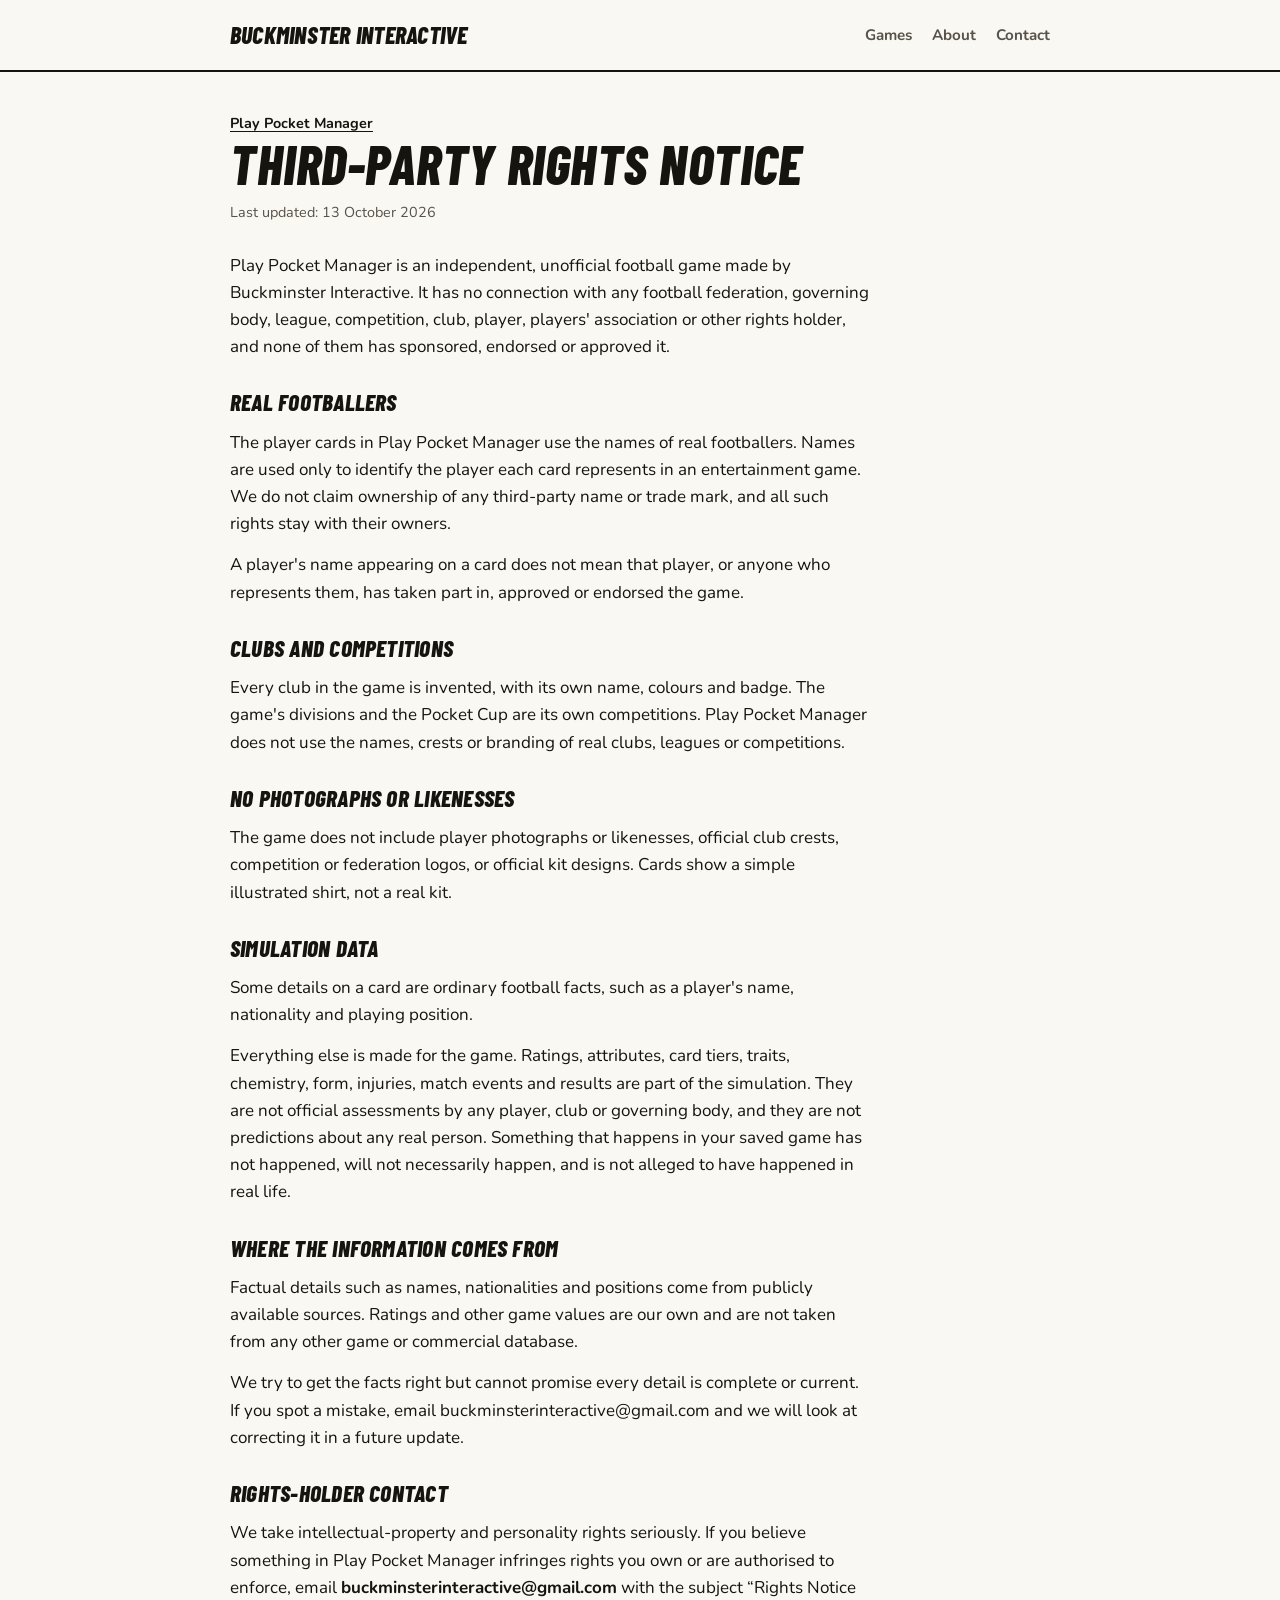
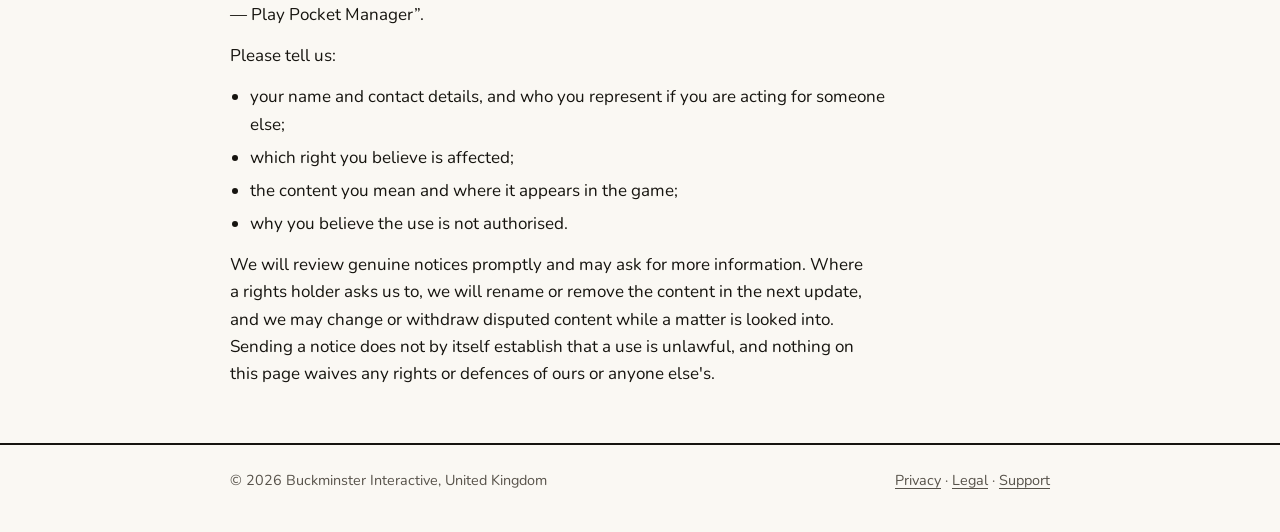
==== legal.html @ 4166550a "Buckminster Interactive studio site; custom domain buckminsterinteractive.co.uk Home page for the st" ====
<!doctype html>
<html lang="en">
<head>
<meta charset="utf-8">
<meta name="viewport" content="width=device-width, initial-scale=1, viewport-fit=cover">
<title>Legal · Play Pocket Manager</title>
<meta name="description" content="Third-party rights notice for Play Pocket Manager.">
<link rel="preconnect" href="https://fonts.googleapis.com">
<link rel="preconnect" href="https://fonts.gstatic.com" crossorigin>
<link rel="stylesheet" href="https://fonts.googleapis.com/css2?family=Barlow+Condensed:ital,wght@1,800&family=Nunito:wght@400;700;800&display=swap">
<link rel="stylesheet" href="site.css">
</head>
<body>
<header class="top">
  <div class="wrap">
    <a class="brand" href="index.html">Buckminster Interactive</a>
    <nav class="nav" aria-label="Main">
      <a href="index.html#games">Games</a>
      <a href="index.html#about">About</a>
      <a href="index.html#contact">Contact</a>
    </nav>
  </div>
</header>
<main class="page">
  <div class="wrap">
    <p class="crumb"><a href="index.html#games">Play Pocket Manager</a></p>
    <h1>Third-Party Rights Notice</h1>
    <p class="meta">Last updated: 13 October 2026</p>
    <div class="prose">
      <p>Play Pocket Manager is an independent, unofficial football game made by Buckminster Interactive. It has no connection with any football federation, governing body, league, competition, club, player, players' association or other rights holder, and none of them has sponsored, endorsed or approved it.</p>

      <h2>Real footballers</h2>
      <p>The player cards in Play Pocket Manager use the names of real footballers. Names are used only to identify the player each card represents in an entertainment game. We do not claim ownership of any third-party name or trade mark, and all such rights stay with their owners.</p>
      <p>A player's name appearing on a card does not mean that player, or anyone who represents them, has taken part in, approved or endorsed the game.</p>

      <h2>Clubs and competitions</h2>
      <p>Every club in the game is invented, with its own name, colours and badge. The game's divisions and the Pocket Cup are its own competitions. Play Pocket Manager does not use the names, crests or branding of real clubs, leagues or competitions.</p>

      <h2>No photographs or likenesses</h2>
      <p>The game does not include player photographs or likenesses, official club crests, competition or federation logos, or official kit designs. Cards show a simple illustrated shirt, not a real kit.</p>

      <h2>Simulation data</h2>
      <p>Some details on a card are ordinary football facts, such as a player's name, nationality and playing position.</p>
      <p>Everything else is made for the game. Ratings, attributes, card tiers, traits, chemistry, form, injuries, match events and results are part of the simulation. They are not official assessments by any player, club or governing body, and they are not predictions about any real person. Something that happens in your saved game has not happened, will not necessarily happen, and is not alleged to have happened in real life.</p>

      <h2>Where the information comes from</h2>
      <p>Factual details such as names, nationalities and positions come from publicly available sources. Ratings and other game values are our own and are not taken from any other game or commercial database.</p>
      <p>We try to get the facts right but cannot promise every detail is complete or current. If you spot a mistake, email buckminsterinteractive@gmail.com and we will look at correcting it in a future update.</p>

      <h2>Rights-holder contact</h2>
      <p>We take intellectual-property and personality rights seriously. If you believe something in Play Pocket Manager infringes rights you own or are authorised to enforce, email <strong>buckminsterinteractive@gmail.com</strong> with the subject “Rights Notice — Play Pocket Manager”.</p>
      <p>Please tell us:</p>
      <ul>
        <li>your name and contact details, and who you represent if you are acting for someone else;</li>
        <li>which right you believe is affected;</li>
        <li>the content you mean and where it appears in the game;</li>
        <li>why you believe the use is not authorised.</li>
      </ul>
      <p>We will review genuine notices promptly and may ask for more information. Where a rights holder asks us to, we will rename or remove the content in the next update, and we may change or withdraw disputed content while a matter is looked into. Sending a notice does not by itself establish that a use is unlawful, and nothing on this page waives any rights or defences of ours or anyone else's.</p>
    </div>
  </div>
</main>
<footer class="foot">
  <div class="wrap">
    <span>© 2026 Buckminster Interactive, United Kingdom</span>
    <span><a href="privacy.html">Privacy</a> · <a href="legal.html">Legal</a> · <a href="support.html">Support</a></span>
  </div>
</footer>
</body>
</html>
---- site.css ----
/* Plain studio page: printed-paper ground, ink type, the game's yellow kept for buttons only. Light by choice, like the game's paper. */
:root {
  --paper: #faf8f3;
  --ink: #16140f;
  --ink-soft: #57524a;
  --rule: #ddd8cd;
  --yellow: #ffd23f;
  --head: "Barlow Condensed", "Arial Narrow", sans-serif;
  --body: "Nunito", "Segoe UI", system-ui, sans-serif;
  color-scheme: light;
}
* { box-sizing: border-box; }
body { margin: 0; background: var(--paper); color: var(--ink); font-family: var(--body); font-size: 1.0625rem; line-height: 1.6; }
.wrap { max-width: 860px; margin: 0 auto; padding-inline: 20px; }
a { color: var(--ink); text-underline-offset: 3px; }
a:hover { text-decoration-thickness: 2px; }
:focus-visible { outline: 3px solid #2f6bff; outline-offset: 3px; }
h1, h2, h3 { font-family: var(--head); font-weight: 800; font-style: italic; text-transform: uppercase; line-height: 1.05; margin: 0; text-wrap: balance; letter-spacing: .01em; }
h1 { font-size: clamp(2.4rem, 6vw, 3.4rem); }
h2 { font-size: 1.9rem; }
h3 { font-size: 1.4rem; }
p { margin: 0; max-width: 64ch; }

.top { border-bottom: 2px solid var(--ink); padding-block: 16px; }
.top .wrap { display: flex; justify-content: space-between; align-items: center; gap: 12px 24px; flex-wrap: wrap; }
.brand { font-family: var(--head); font-weight: 800; font-style: italic; font-size: 1.5rem; text-transform: uppercase; text-decoration: none; letter-spacing: .01em; }
.nav { display: flex; gap: 20px; flex-wrap: wrap; font-weight: 700; font-size: .95rem; }
.nav a { text-decoration: none; color: var(--ink-soft); }
.nav a:hover, .nav a[aria-current="page"] { color: var(--ink); text-decoration: underline; }

section { padding-block: 48px; border-bottom: 1px solid var(--rule); }
section:last-of-type { border-bottom: 0; }
.stack { display: grid; gap: 16px; }
.soft { color: var(--ink-soft); }

.btns { display: flex; flex-wrap: wrap; gap: 10px; }
.btn { display: inline-block; padding: 10px 18px; border: 2px solid var(--ink); border-radius: 3px; background: #fff; text-decoration: none; font-weight: 800; font-size: .95rem; box-shadow: 0 3px 0 var(--ink); }
.btn:hover { transform: translateY(1px); box-shadow: 0 2px 0 var(--ink); }
.btn.main { background: var(--yellow); }

.game { display: grid; grid-template-columns: 300px 1fr; gap: 32px; align-items: start; }
.game img { width: 100%; height: auto; display: block; }
.game > div { display: grid; gap: 14px; min-width: 0; }
.facts { margin: 0; padding: 0; list-style: none; display: grid; gap: 4px; font-size: .95rem; color: var(--ink-soft); }
.facts strong { color: var(--ink); }
.small { font-size: .9rem; }

.foot { border-top: 2px solid var(--ink); padding-block: 24px 40px; font-size: .9rem; color: var(--ink-soft); }
.foot .wrap { display: flex; justify-content: space-between; gap: 12px 24px; flex-wrap: wrap; }
.foot a { color: var(--ink-soft); }

.page { padding-block: 40px 56px; }
.page .meta { margin-top: 8px; color: var(--ink-soft); font-size: .9rem; }
.prose { display: grid; gap: 14px; margin-top: 28px; max-width: 68ch; }
.prose h2 { font-size: 1.45rem; margin-top: 16px; }
.prose ul { margin: 0; padding-left: 1.2em; display: grid; gap: 6px; }
.crumb { font-size: .9rem; font-weight: 700; color: var(--ink-soft); }
.note { border: 2px dashed #b8180f; color: #b8180f; padding: 10px 14px; font-size: .92rem; }
.faq { border-top: 1px solid var(--rule); }
.faq details { border-bottom: 1px solid var(--rule); padding-block: 14px; }
.faq summary { cursor: pointer; font-weight: 800; }
.faq details p { margin-top: 8px; color: var(--ink-soft); }

@media (max-width: 700px) {
  .game { grid-template-columns: 1fr; }
  .game img { max-width: 300px; }
}
@media (prefers-reduced-motion: reduce) { .btn:hover { transform: none; } }
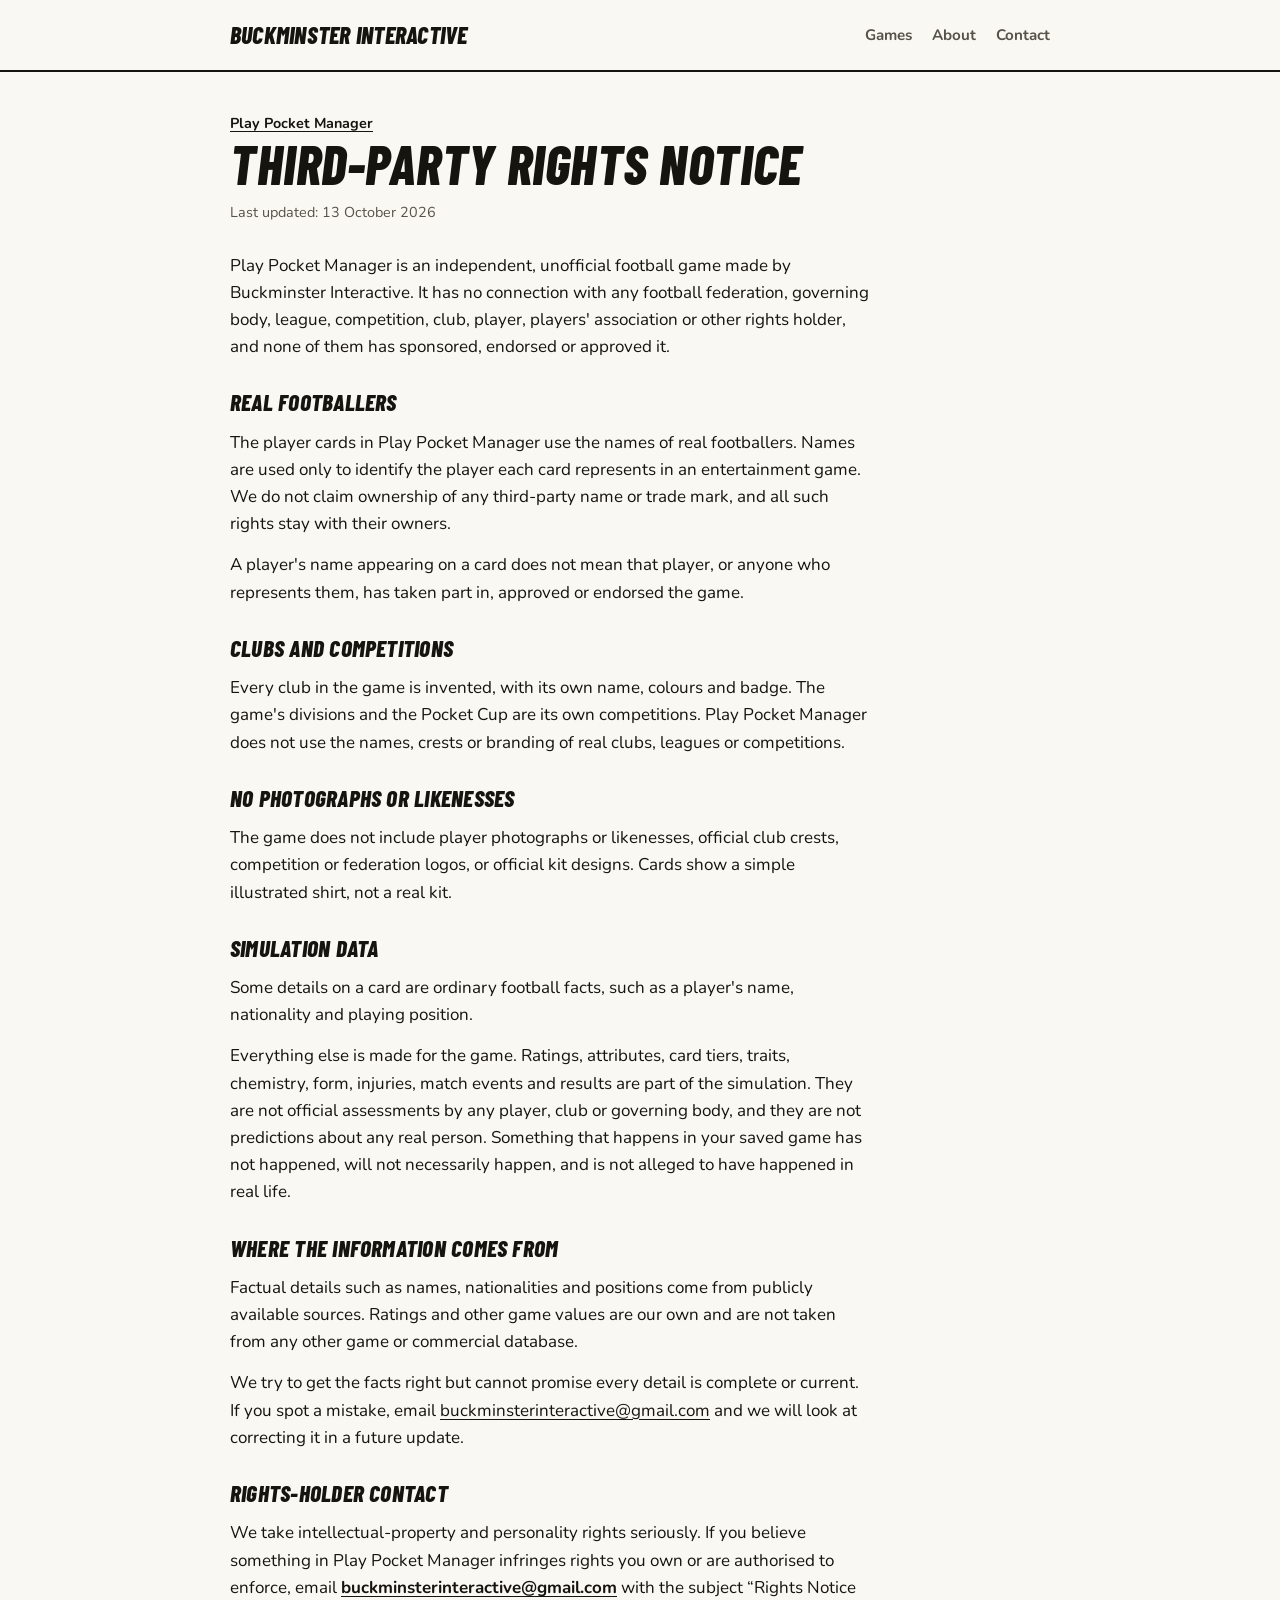
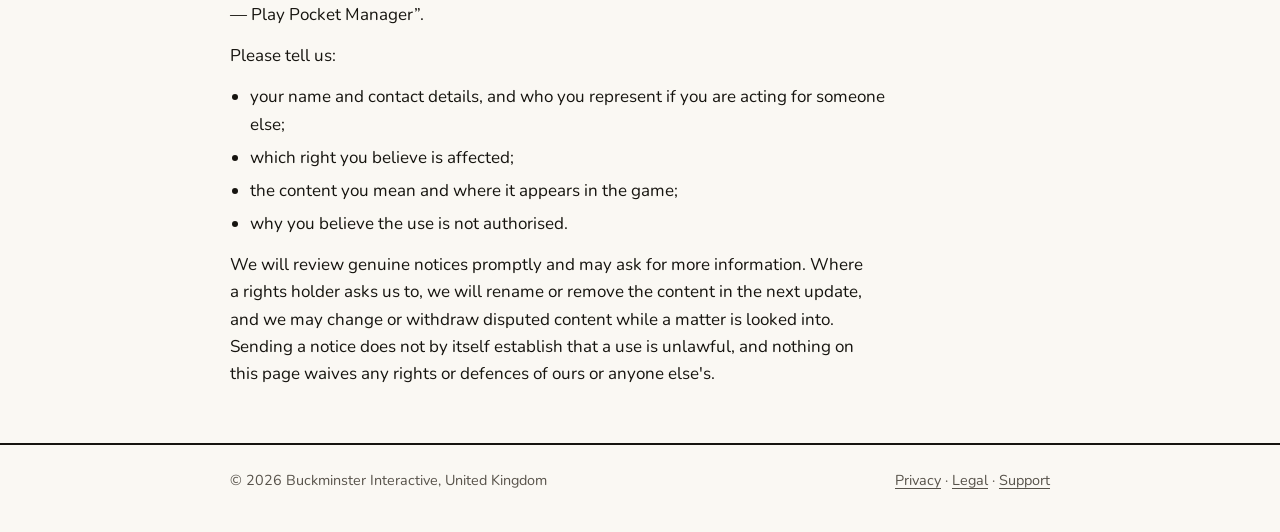
==== commit 40ad9f63: "Make the support email address a clickable link Co-Authored-By: Claude Opus 5.5 <noreply@anthropic.c" ====
--- a/legal.html
+++ b/legal.html
@@ -45,10 +45,10 @@
 
       <h2>Where the information comes from</h2>
       <p>Factual details such as names, nationalities and positions come from publicly available sources. Ratings and other game values are our own and are not taken from any other game or commercial database.</p>
-      <p>We try to get the facts right but cannot promise every detail is complete or current. If you spot a mistake, email buckminsterinteractive@gmail.com and we will look at correcting it in a future update.</p>
+      <p>We try to get the facts right but cannot promise every detail is complete or current. If you spot a mistake, email <a href="mailto:buckminsterinteractive@gmail.com">buckminsterinteractive@gmail.com</a> and we will look at correcting it in a future update.</p>
 
       <h2>Rights-holder contact</h2>
-      <p>We take intellectual-property and personality rights seriously. If you believe something in Play Pocket Manager infringes rights you own or are authorised to enforce, email <strong>buckminsterinteractive@gmail.com</strong> with the subject “Rights Notice — Play Pocket Manager”.</p>
+      <p>We take intellectual-property and personality rights seriously. If you believe something in Play Pocket Manager infringes rights you own or are authorised to enforce, email <a href="mailto:buckminsterinteractive@gmail.com"><strong>buckminsterinteractive@gmail.com</strong></a> with the subject “Rights Notice — Play Pocket Manager”.</p>
       <p>Please tell us:</p>
       <ul>
         <li>your name and contact details, and who you represent if you are acting for someone else;</li>
